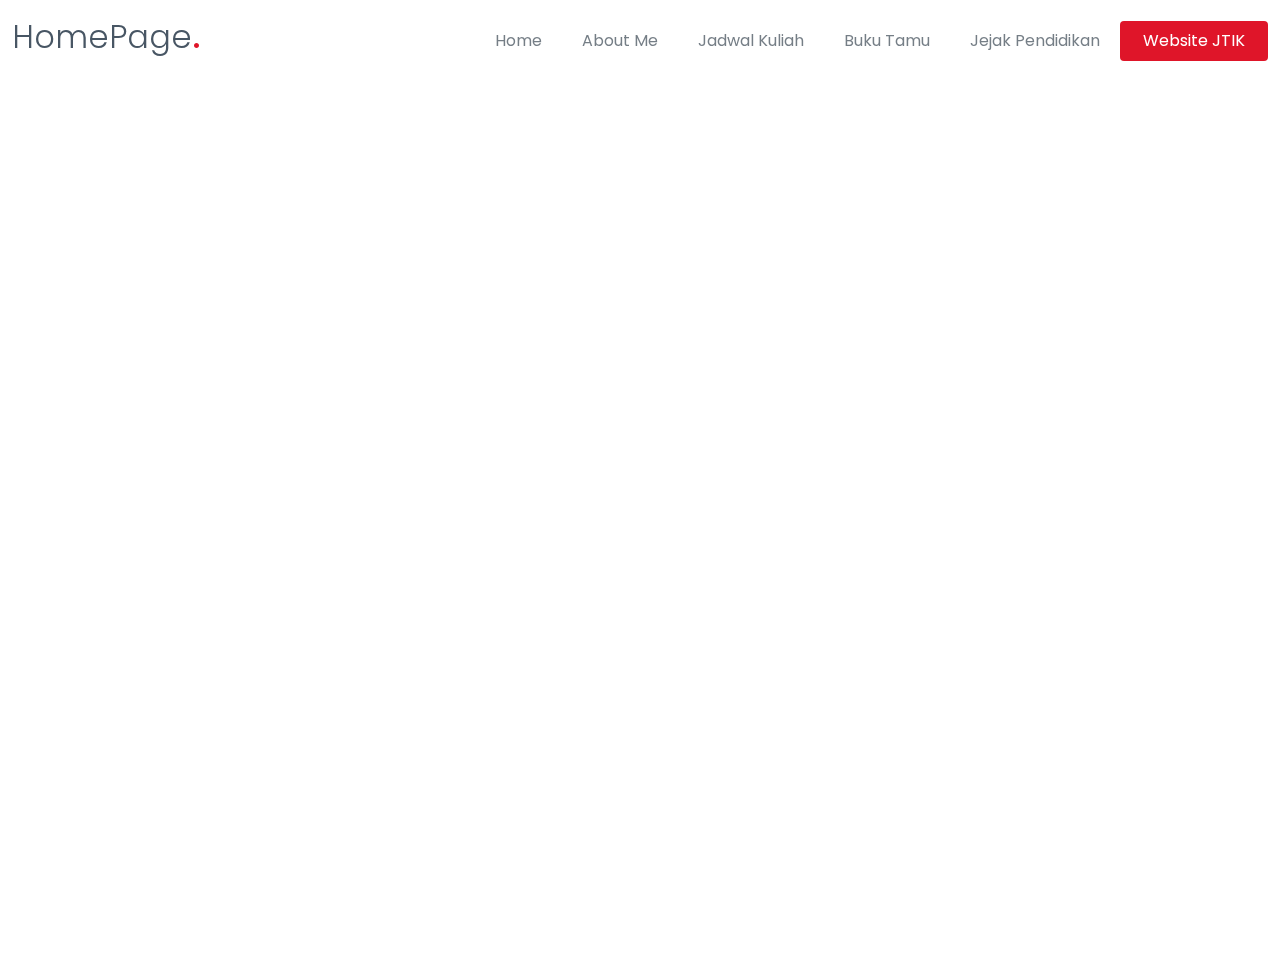
==== index.html @ 26379bed "Add files via upload" ====
<!DOCTYPE html>
<html lang="en">

<head>
  <meta charset="utf-8">
  <meta content="width=device-width, initial-scale=1.0" name="viewport">

  <title>HOMEPAGE</title>
  <meta content="" name="description">
  <meta content="" name="keywords">

  <!-- Favicons -->
  <link href="assets1/img/apple-touch-icon.png" rel="apple-touch-icon">

  <!-- Google Fonts -->
  <link rel="preconnect" href="https://fonts.googleapis.com">
  <link rel="preconnect" href="https://fonts.gstatic.com" crossorigin>
  <link href="https://fonts.googleapis.com/css2?family=Open+Sans:ital,wght@0,300;0,400;0,500;0,600;0,700;1,300;1,400;1,500;1,600;1,700&family=Poppins:ital,wght@0,300;0,400;0,500;0,600;0,700;1,300;1,400;1,500;1,600;1,700&family=Source+Sans+Pro:ital,wght@0,300;0,400;0,600;0,700;1,300;1,400;1,600;1,700&display=swap" rel="stylesheet">

  <!-- Vendor CSS Files -->
  <link href="assets1/vendor/bootstrap/css/bootstrap.min.css" rel="stylesheet">
  <link href="assets1/vendor/bootstrap-icons/bootstrap-icons.css" rel="stylesheet">
  <link href="assets1/vendor/aos/aos.css" rel="stylesheet">
  <link href="assets1/vendor/glightbox/css/glightbox.min.css" rel="stylesheet">
  <link href="assets1/vendor/swiper/swiper-bundle.min.css" rel="stylesheet">

  <link href="assets1/css/variables-red.css" rel="stylesheet">

  <!-- Template Main CSS File -->
  <link href="assets1/css/main.css" rel="stylesheet">
</head>

<body>

  <header id="header" class="header fixed-top" data-scrollto-offset="0">
    <div class="container-fluid d-flex align-items-center justify-content-between">

      <a href="index.html" class="logo d-flex align-items-center scrollto me-auto me-lg-0">
        <h1>HomePage<span>.</span></h1>
      </a>

      <nav id="navbar" class="navbar">
        <ul>
          <li class="dropdown"><a href="#"><span>Home</span></i></a></li>
          <li><a class="nav-link scrollto" href="aboutme.html">About Me</a></li>
          <li><a class="nav-link scrollto" href="jadwal_kuliah.html">Jadwal Kuliah</a></li>
          <li><a class="nav-link scrollto" href="buku_tamu.html">Buku Tamu</a></li>
          <li><a class="nav-link scrollto" href="jejak_pendidikan.html">Jejak Pendidikan</a></li>
          <a class="btn-getstarted scrollto" href="https://tik.ft.unm.ac.id/">Website JTIK</a>
        </ul>
    </div>
  </header>

  <section id="hero-animated" class="hero-animated d-flex align-items-center">
    <div class="container d-flex flex-column justify-content-center align-items-center text-center position-relative" data-aos="zoom-out">
      <img src="assets1/img/hero-carousel/hero-carousel-3.svg" class="img-fluid animated">
      <h2>Selamat Datang di <span>Halaman Utama</span></h2>
      <p>Jurusan Teknik Informatika dan Komputer (JTIK) berada dalam lingkungan Fakultas Teknik bersama 6 Jurusan lainnya. Kampus JTIK FT UNM berada dalam kompleks Fakultas Teknik Universitas Negeri Makassar berlokasi di Kampus UNM Parangtambung. JTIK merupakan salah satu jurusan yang memiliki mahasiswa terbanyak dalam lingkup Fakultas Teknik UNM.<br><br>Jurusan ini memiliki dua program studi yaitu Program Studi Pendidikan Teknik Informatika dan Komputer (PTIK) yang sebelumnya berada pada naungan Jurusan Pendidikan Teknik Elektro dan Program Studi Teknik Komputer (TEKOM) yang sejak awal pendiriannya tidak dinaungi oleh Jurusan tertentu.</p>
      <div class="d-flex">
        <a href="https://tik.ft.unm.ac.id/" class="btn-get-started scrollto">Website JTIK</a>
      </div>
    </div>
  </section>

</footer>

  <a href="#" class="scroll-top d-flex align-items-center justify-content-center"><i class="bi bi-arrow-up-short"></i></a>

  <div id="preloader"></div>

  <script src="assets1/vendor/bootstrap/js/bootstrap.bundle.min.js"></script>
  <script src="assets1/vendor/aos/aos.js"></script>
  <script src="assets1/vendor/glightbox/js/glightbox.min.js"></script>
  <script src="assets1/vendor/isotope-layout/isotope.pkgd.min.js"></script>
  <script src="assets1/vendor/swiper/swiper-bundle.min.js"></script>
  <script src="assets1/vendor/php-email-form/validate.js"></script>
  <script src="assets1/js/main.js"></script>

</body>
</html>
---- assets1/css/variables-red.css ----
/**
* Template Name: HeroBiz
* File: variables-red.css
* Description: Easily customize colors, typography, and other repetitive properties used in the template main stylesheet file main.css
* 
* Template URL: https://bootstrapmade.com/herobiz-bootstrap-business-template/
* Author: BootstrapMade.com
* License: https://bootstrapmade.com/license/
* 
* Contents:
* 1. HeroBiz template variables 
* 2. Override default Bootstrap variables
* 3. Set color and background class names
*
* Learn more about CSS variables at https://developer.mozilla.org/en-US/docs/Web/CSS/Using_CSS_custom_properties
*/

/*--------------------------------------------------------------
# 1. HeroBiz template variables 
--------------------------------------------------------------*/
:root {

  /* Fonts */
  --font-default: 'Open Sans', system-ui, -apple-system, "Segoe UI", Roboto, "Helvetica Neue", Arial, "Noto Sans", "Liberation Sans", sans-serif, "Apple Color Emoji", "Segoe UI Emoji", "Segoe UI Symbol", "Noto Color Emoji";
  --font-primary: 'Source Sans Pro', sans-serif;
  --font-secondary: 'Poppins', sans-serif;

  /* Colors */
  /* The *-rgb color names are simply the RGB converted value of the corresponding color for use in the rgba() function */

  /* Default text color */
  --color-default: #1a1f24;
  --color-default-rgb: 26, 31, 36;

  /* Defult links color */
  --color-links: #df1529;
  --color-links-hover: #ff2b2b;

  /* Primay colors */
  --color-primary: #df1529;
  --color-primary-light: #ff2b2b;
  --color-primary-dark: #c00719;

  --color-primary-rgb: 223, 21, 41;
  --color-primary-light-rgb: 255, 43, 43;
  --color-primary-dark-rgb: 192, 7, 25;

  /* Secondary colors */
  --color-secondary: #485664;
  --color-secondary-light: #8f9fae;
  --color-secondary-dark: #3a4753;

  --color-secondary-rgb: 72, 86, 100;
  --color-secondary-light-rgb: 143, 159, 174;
  --color-secondary-dark-rgb: 58, 71, 83;

  /* General colors */
  --color-blue: #0d6efd;
  --color-blue-rgb: 13, 110, 253;

  --color-indigo: #6610f2;
  --color-indigo-rgb: 102, 16, 242;

  --color-purple: #6f42c1;
  --color-purple-rgb: 111, 66, 193;

  --color-pink: #f3268c;
  --color-pink-rgb: 243, 38, 140;

  --color-red: #df1529;
  --color-red-rgb: 223, 21, 4;

  --color-orange: #fd7e14;
  --color-orange-rgb: 253, 126, 20;

  --color-yellow: #ffc107;
  --color-yellow-rgb: 255, 193, 7;

  --color-green: #059652;
  --color-green-rgb: 5, 150, 82;

  --color-teal: #20c997;
  --color-teal-rgb: 32, 201, 151;

  --color-cyan: #0dcaf0;
  --color-cyan-rgb: 13, 202, 240;

  --color-white: #ffffff;
  --color-white-rgb: 255, 255, 255;

  --color-gray: #6c757d;
  --color-gray-rgb: 108, 117, 125;

  --color-black: #000000;
  --color-black-rgb: 0, 0, 0;
  
}

/*--------------------------------------------------------------
# 2. Override default Bootstrap variables
--------------------------------------------------------------*/
:root {

  --bs-blue: var(--color-blue);
  --bs-indigo: var(--color-indigo);
  --bs-purple: var(--color-purple);
  --bs-pink: var(--color-pink);
  --bs-red: var(--color-red);
  --bs-orange: var(--color-orange);
  --bs-yellow: var(--color-yellow);
  --bs-green: var(--color-green);
  --bs-teal: var(--color-teal);
  --bs-cyan: var(--color-cyan);
  --bs-white: var(--color-white);
  --bs-gray: var(--color-gray);
  --bs-gray-dark: #343a40;
  --bs-gray-100: #f8f9fa;
  --bs-gray-200: #e9ecef;
  --bs-gray-300: #dee2e6;
  --bs-gray-400: #ced4da;
  --bs-gray-500: #adb5bd;
  --bs-gray-600: #6c757d;
  --bs-gray-700: #495057;
  --bs-gray-800: #343a40;
  --bs-gray-900: #212529;
  --bs-primary: var(--color-blue);
  --bs-secondary: var(--color-blue);
  --bs-success: #198754;
  --bs-info: #0dcaf0;
  --bs-warning: #ffc107;
  --bs-danger: #dc3545;
  --bs-light: #f8f9fa;
  --bs-dark: #212529;
  --bs-primary-rgb: var(--color-primary-rgb);
  --bs-secondary-rgb: var(--color-secondary-rgb);
  --bs-success-rgb: 25, 135, 84;
  --bs-info-rgb: 13, 202, 240;
  --bs-warning-rgb: 255, 193, 7;
  --bs-danger-rgb: 220, 53, 69;
  --bs-light-rgb: 248, 249, 250;
  --bs-dark-rgb: 33, 37, 41;
  --bs-white-rgb: var(--color-white-rgb);
  --bs-black-rgb: var(--color-black-rgb);
  --bs-body-color-rgb: var(--color-default-rgb);
  --bs-body-bg-rgb: 255, 255, 255;
  --bs-font-sans-serif: var(--font-default);
  --bs-font-monospace: SFMono-Regular, Menlo, Monaco, Consolas, "Liberation Mono", "Courier New", monospace;
  --bs-gradient: linear-gradient(180deg, rgba(255, 255, 255, 0.15), rgba(255, 255, 255, 0));
  --bs-body-font-family: var(--font-default);
  --bs-body-font-size: 1rem;
  --bs-body-font-weight: 400;
  --bs-body-line-height: 1.5;
  --bs-body-color: var(--color-default);
  --bs-body-bg: #fff;

}

/*--------------------------------------------------------------
# 3. Set color and background class names
--------------------------------------------------------------*/
/* Fonts */
.font-default { font-family: var(--font-default) !important; }
.font-primary { font-family: var(--font-primary) !important;}
.font-secondary { font-family: var(--font-secondary) !important; }

/* Text Colors */
.color-default { color: var(--color-default) !important; }
.color-links { color: var(--color-links) !important; }
.color-links:hover { color: var(--color-links-hover) !important; }
.color-primary { color: var(--color-primary) !important; }
.color-primary-light { color: var(--color-primary-light) !important; }
.color-primary-dark { color: var(--color-primary-dark) !important; }
.color-secondary { color: var(--color-secondary) !important; }
.color-secondary-light { color: var(--color-secondary-light) !important; }
.color-secondary-dark { color: var(--color-secondary-dark) !important; }
.color-blue { color: var(--color-blue) !important; }
.color-indigo { color: var(--color-indigo) !important; }
.color-purple { color: var(--color-purple) !important; }
.color-pink { color: var(--color-pink) !important; }
.color-red { color: var(--color-red) !important; }
.color-orange { color: var(--color-orange) !important; }
.color-yellow { color: var(--color-yellow) !important; }
.color-green { color: var(--color-green) !important; }
.color-teal { color: var(--color-teal) !important; }
.color-cyan { color: var(--color-cyan) !important; }
.color-white { color: var(--color-white) !important; }
.color-gray { color: var(--color-gray) !important; }
.color-black { color: var(--color-black) !important; }

/* Background Colors */
.bg-default { background-color: var(--color-default) !important; }
.bg-primary { background-color: var(--color-primary) !important; }
.bg-primary-light { background-color: var(--color-primary-light) !important; }
.bg-primary-dark { background-color: var(--color-primary-dark) !important; }
.bg-secondary { background-color: var(--color-secondary) !important; }
.bg-secondary-light { background-color: var(--color-secondary-light) !important; }
.bg-secondary-dark { background-color: var(--color-secondary-dark) !important; }
.bg-blue { background-color: var(--color-blue) !important; }
.bg-indigo { background-color: var(--color-indigo) !important; }
.bg-purple { background-color: var(--color-purple) !important; }
.bg-pink { background-color: var(--color-pink) !important; }
.bg-red { background-color: var(--color-red) !important; }
.bg-orange { background-color: var(--color-orange) !important; }
.bg-yellow { background-color: var(--color-yellow) !important; }
.bg-green { background-color: var(--color-green) !important; }
.bg-teal { background-color: var(--color-teal) !important; }
.bg-cyan { background-color: var(--color-cyan) !important; }
.bg-white { background-color: var(--color-white) !important; }
.bg-gray { background-color: var(--color-gray) !important; }
.bg-black { background-color: var(--color-black) !important; }
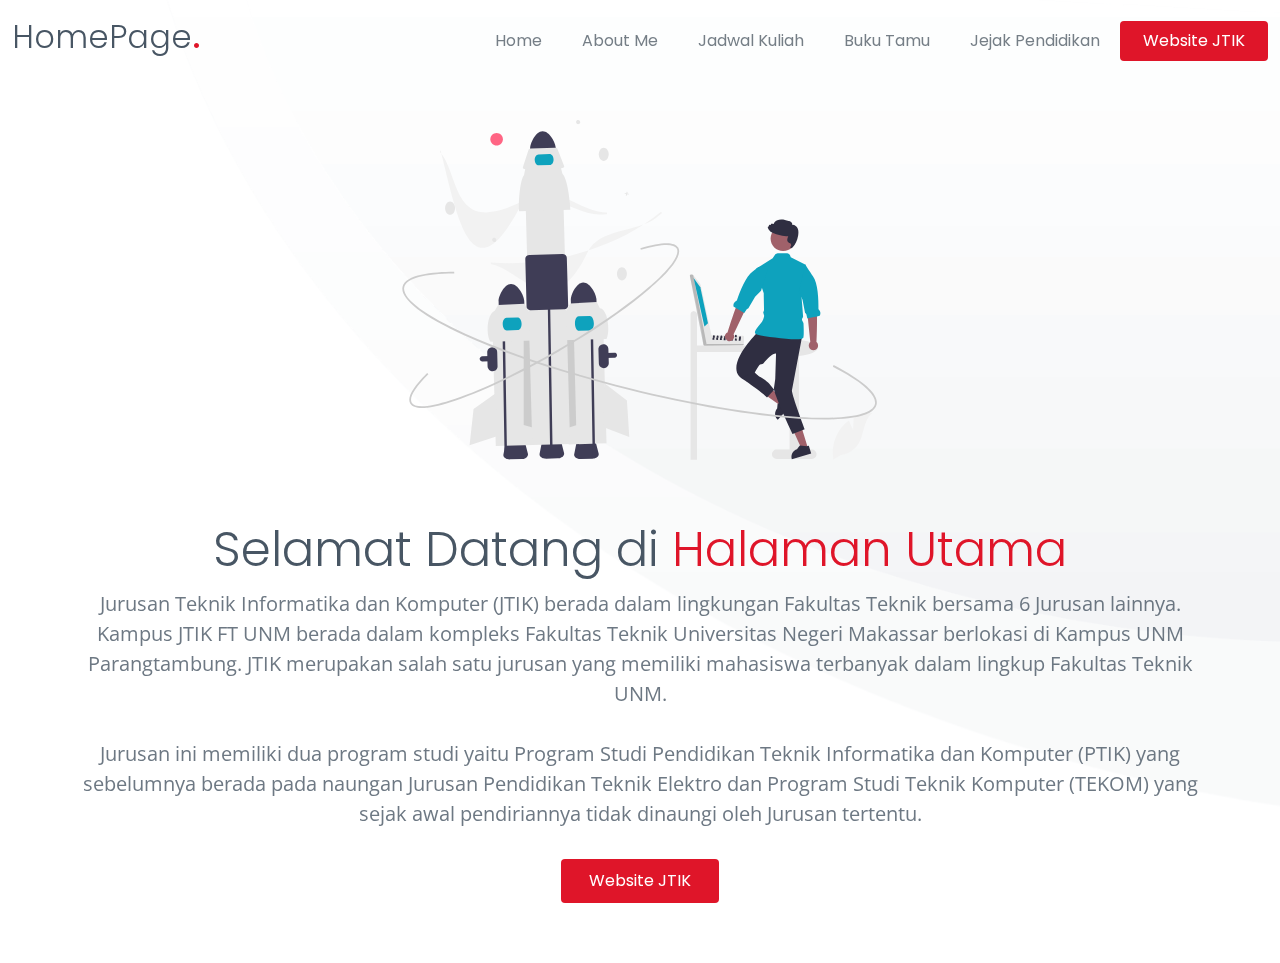
==== commit 2cfaa4f3: "Update index.html" ====
--- a/index.html
+++ b/index.html
@@ -48,6 +48,7 @@
           <li><a class="nav-link scrollto" href="jejak_pendidikan.html">Jejak Pendidikan</a></li>
           <a class="btn-getstarted scrollto" href="https://tik.ft.unm.ac.id/">Website JTIK</a>
         </ul>
+        <i class="bi bi-list mobile-nav-toggle d-none"></i>
     </div>
   </header>
 
@@ -77,4 +78,4 @@
   <script src="assets1/js/main.js"></script>
 
 </body>
-</html>+</html>
